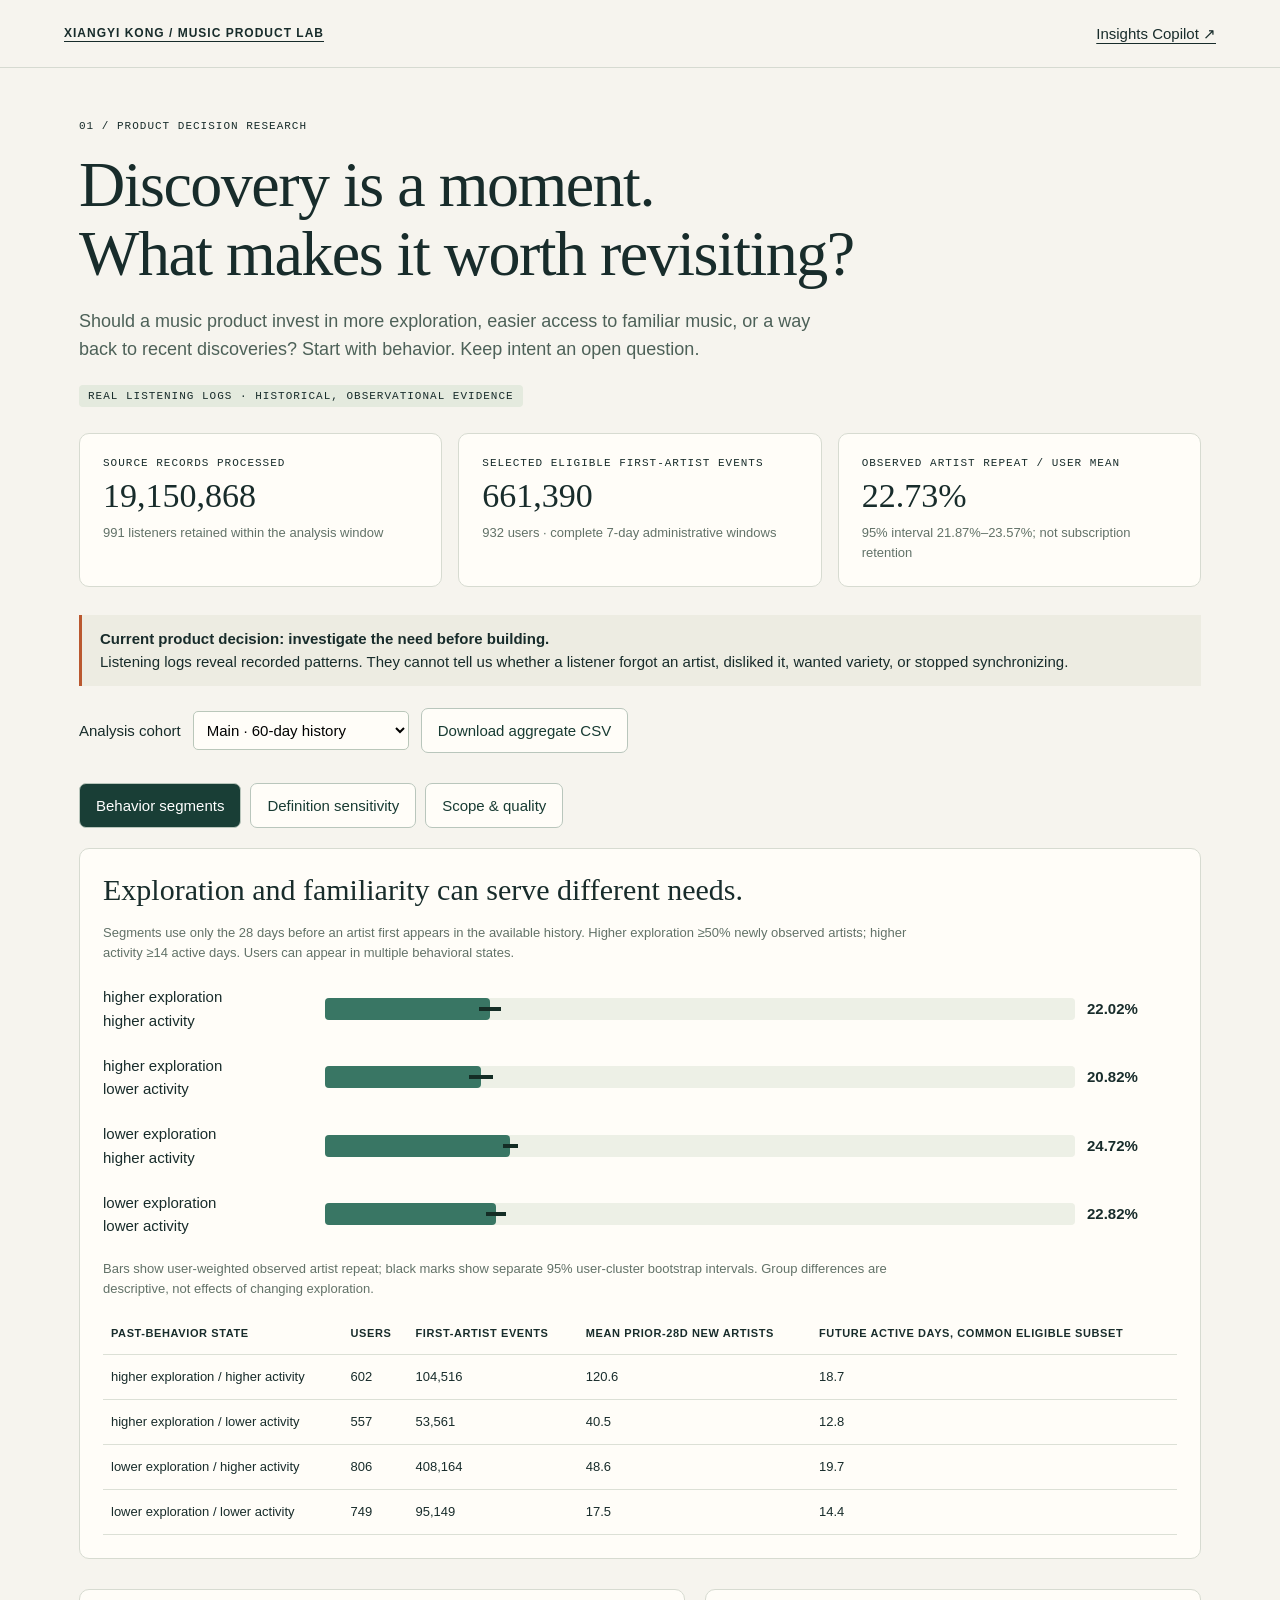
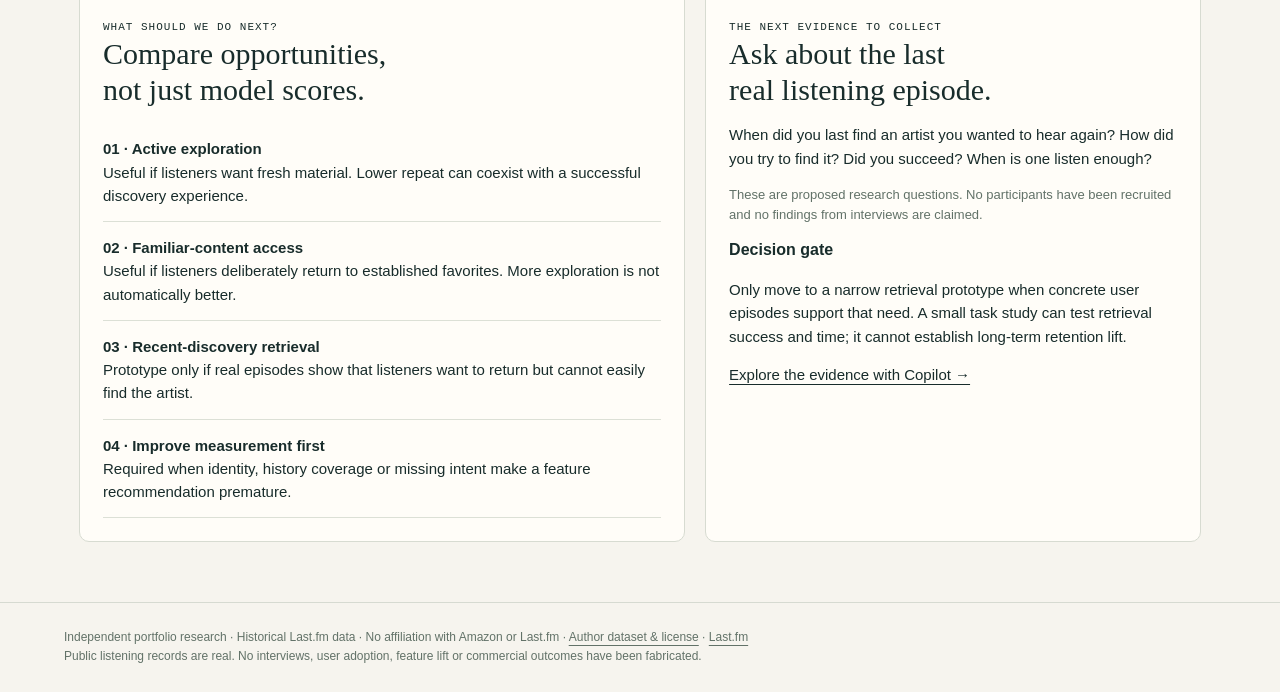
==== site/index.html @ 65029670 "Build real-data music product research and grounded LLM evidence" ====
<!doctype html><html lang="en"><head><meta charset="utf-8"><meta name="viewport" content="width=device-width,initial-scale=1"><meta name="description" content="Real Last.fm evidence, product decisions and grounded music analytics"><title>Music Discovery / Product Evidence</title><link rel="stylesheet" href="style.css"></head><body><header><a class="brand" href="index.html">XIANGYI KONG / MUSIC PRODUCT LAB</a><nav><a href="copilot.html">Insights Copilot ↗</a></nav></header><main><span class="eyebrow">01 / Product decision research</span><h1>Discovery is a moment.<br>What makes it worth revisiting?</h1><p class="lede">Should a music product invest in more exploration, easier access to familiar music, or a way back to recent discoveries? Start with behavior. Keep intent an open question.</p><span class="tag">Real listening logs · Historical, observational evidence</span><div class="grid" id="kpis"></div><div class="note"><b>Current product decision: investigate the need before building.</b><br>Listening logs reveal recorded patterns. They cannot tell us whether a listener forgot an artist, disliked it, wanted variety, or stopped synchronizing.</div><div class="toolbar"><label for="version">Analysis cohort</label><select id="version"><option value="main60">Main · 60-day history</option><option value="wash90">90-day history</option><option value="reliable_id">Reliable artist IDs only</option><option value="common28">Common 28-day follow-up</option></select><button id="export">Download aggregate CSV</button></div><div class="tabs" role="tablist"><button class="active" data-view="segments">Behavior segments</button><button data-view="sensitivity">Definition sensitivity</button><button data-view="quality">Scope & quality</button></div><section class="panel" id="view"></section><section style="margin-top:30px" class="twocol"><article class="panel"><span class="eyebrow">What should we do next?</span><h2>Compare opportunities,<br>not just model scores.</h2><div class="option"><b>01 · Active exploration</b>Useful if listeners want fresh material. Lower repeat can coexist with a successful discovery experience.</div><div class="option"><b>02 · Familiar-content access</b>Useful if listeners deliberately return to established favorites. More exploration is not automatically better.</div><div class="option"><b>03 · Recent-discovery retrieval</b>Prototype only if real episodes show that listeners want to return but cannot easily find the artist.</div><div class="option"><b>04 · Improve measurement first</b>Required when identity, history coverage or missing intent make a feature recommendation premature.</div></article><article class="panel"><span class="eyebrow">The next evidence to collect</span><h2>Ask about the last<br>real listening episode.</h2><p>When did you last find an artist you wanted to hear again? How did you try to find it? Did you succeed? When is one listen enough?</p><p class="muted">These are proposed research questions. No participants have been recruited and no findings from interviews are claimed.</p><h3>Decision gate</h3><p>Only move to a narrow retrieval prototype when concrete user episodes support that need. A small task study can test retrieval success and time; it cannot establish long-term retention lift.</p><a href="copilot.html">Explore the evidence with Copilot →</a></article></section></main><footer>Independent portfolio research · Historical Last.fm data · No affiliation with Amazon or Last.fm · <a href="https://zenodo.org/records/6090214">Author dataset & license</a> · <a href="https://www.last.fm/">Last.fm</a><br>Public listening records are real. No interviews, user adoption, feature lift or commercial outcomes have been fabricated.</footer><script>let D,V;const $=s=>document.querySelector(s),pct=x=>(100*x).toFixed(2)+'%',num=x=>Number(x).toLocaleString('en-US');const labels={main60:'60-day main',wash90:'90-day history',reliable_id:'Reliable IDs',common28:'Common 28-day cohort'};let tab='segments';function render(){V=D.versions.find(x=>x.version==$('#version').value);const o=V.overall[0];$('#kpis').innerHTML=`<div class="card"><div class="eyebrow">Source records processed</div><div class="metric">${num(D.quality.raw_rows)}</div><div class="muted">${num(D.quality.users)} listeners retained within the analysis window</div></div><div class="card"><div class="eyebrow">Selected eligible first-artist events</div><div class="metric">${num(o.events)}</div><div class="muted">${num(o.users)} users · complete 7-day administrative windows</div></div><div class="card"><div class="eyebrow">Observed artist repeat / user mean</div><div class="metric">${pct(o.repeat7_user_mean)}</div><div class="muted">95% interval ${pct(o.ci_low)}–${pct(o.ci_high)}; not subscription retention</div></div>`;let html='';if(tab==='segments'){html='<h2>Exploration and familiarity can serve different needs.</h2><p class="muted">Segments use only the 28 days before an artist first appears in the available history. Higher exploration ≥50% newly observed artists; higher activity ≥14 active days. Users can appear in multiple behavioral states.</p>';for(const r of V.segments){html+=`<div class="barrow"><span>${r.exploration}<br>${r.activity}</span><div class="track"><div class="fill" style="width:${r.repeat7_user_mean*100}%"></div><div class="interval" style="left:${r.ci_low*100}%;width:${(r.ci_high-r.ci_low)*100}%"></div></div><b>${pct(r.repeat7_user_mean)}</b></div>`}html+='<p class="muted">Bars show user-weighted observed artist repeat; black marks show separate 95% user-cluster bootstrap intervals. Group differences are descriptive, not effects of changing exploration.</p><div class="scroll"><table><thead><tr><th>Past-behavior state</th><th>Users</th><th>First-artist events</th><th>Mean prior-28d new artists</th><th>Future active days, common eligible subset</th></tr></thead><tbody>'+V.segments.map(r=>`<tr><td>${r.exploration} / ${r.activity}</td><td>${num(r.users)}</td><td>${num(r.events)}</td><td>${r.mean_new_artists_per_anchor.toFixed(1)}</td><td>${r.mean_future_active28===null?'Not available':r.mean_future_active28.toFixed(1)}</td></tr>`).join('')+'</tbody></table></div>'}else if(tab==='sensitivity'){html='<h2>Does the definition change the story?</h2><p class="muted">Versions change the eligible population. These are different descriptive targets, not randomized comparisons. The reliable-ID version excludes artists with any name-only identity records.</p><div class="scroll"><table><thead><tr><th>Definition</th><th>Users</th><th>Events</th><th>User mean</th><th>95% interval</th><th>Event mean</th></tr></thead><tbody>'+D.versions.map(v=>{let r=v.overall[0];return `<tr><td>${labels[v.version]}</td><td>${num(r.users)}</td><td>${num(r.events)}</td><td>${pct(r.repeat7_user_mean)}</td><td>${pct(r.ci_low)}–${pct(r.ci_high)}</td><td>${pct(r.repeat7_event_mean)}</td></tr>`}).join('')+'</tbody></table></div><p>A larger new-artist denominator can mechanically reduce repeat proportion. Read ratios alongside activity, new-artist volume and repeated-artist counts. Do not optimize the ratio by suppressing discovery.</p>'}else{html='<h2>Know who is represented.</h2><div class="scroll"><table><tbody>'+[['Original parsed rows',D.quality.raw_rows],['Parser rejects',D.quality.parser_rejects],['Valid events',D.quality.valid_events],['Records outside conservative window',D.quality.outside_administrative_window],['Ambiguous missing-ID events excluded',D.quality.ambiguous_missing_id_excluded],['Artist-day rows',D.quality.artist_day_rows],['Eligible 7-day events',D.quality.eligible_events7],['Eligible 28-day events',D.quality.eligible_events28],['Start timestamp (UTC)',D.quality.raw_min_timestamp],['End timestamp (UTC)',D.quality.raw_max_timestamp],['Exclusive cutoff; final UTC day excluded',D.quality.exclusive_cutoff_utc]].map(([k,v])=>`<tr><td>${k}</td><td>${v}</td></tr>`).join('')+'</tbody></table></div><h3 style="margin-top:24px">Metric contract</h3><p>At least one record of the same artist on UTC days d+1 through d+7. Day d is excluded. First appearance uses all available user history; it does not prove a first-ever discovery. Main history requirement: 60 days, with observed activity in the prior 28 days. Compute each user’s repeat proportion, then average users equally.</p><p>Administration-window completeness does not establish continuous synchronization. Identical event candidates are retained because repeated plays are not automatically collection errors. Raw profiles and individual records are not published.</p><details><summary>Source checksum and reconciliation</summary><pre>'+JSON.stringify({source:D.source,reconciliation:D.reconciliation},null,2)+'</pre></details>'}$('#view').innerHTML=html}fetch('data.json').then(r=>r.json()).then(d=>{D=d;render()}).catch(()=>$('#view').textContent='Evidence could not load. Serve this directory over HTTP.');$('#version').onchange=render;document.querySelectorAll('[data-view]').forEach(b=>b.onclick=()=>{tab=b.dataset.view;document.querySelectorAll('[data-view]').forEach(x=>x.classList.toggle('active',x===b));render()});$('#export').onclick=()=>{const rows=V.segments,keys=Object.keys(rows[0]),csv=[keys.join(','),...rows.map(r=>keys.map(k=>JSON.stringify(r[k])).join(','))].join('\n');const a=document.createElement('a');a.href=URL.createObjectURL(new Blob([csv],{type:'text/csv'}));a.download='music-aggregate-'+V.version+'.csv';a.click();URL.revokeObjectURL(a.href)};</script></body></html>
---- site/style.css ----
*{box-sizing:border-box}body{margin:0;background:#f6f4ee;color:#182c2b;font:15px/1.55 Arial,sans-serif}a{color:inherit;text-underline-offset:4px}button,select,textarea{font:inherit}button{cursor:pointer;border:1px solid #b9c6bc;background:#fffdf8;color:#183b33;padding:10px 16px;border-radius:7px}button:hover,button.active{background:#193e36;color:#fff}button:focus-visible,a:focus-visible,select:focus-visible,textarea:focus-visible{outline:3px solid #b64d26;outline-offset:3px}header{display:flex;justify-content:space-between;gap:20px;align-items:center;padding:22px 5vw;border-bottom:1px solid #d6dad1}.brand{font-weight:bold;letter-spacing:1px;font-size:12px}.tag,.eyebrow{font:11px monospace;letter-spacing:1px;text-transform:uppercase}.tag{padding:5px 9px;background:#e4eade;border-radius:4px}main{max-width:1250px;margin:auto;padding:44px 5vw 60px}h1{font:clamp(38px,5vw,64px)/1.08 Georgia,serif;letter-spacing:-1.5px;max-width:900px;margin:14px 0 20px}h2{font:30px/1.2 Georgia,serif;margin:0 0 15px}h3{font-size:16px;margin:0 0 8px}p{max-width:830px}.lede{font-size:18px;color:#4d6158;max-width:760px}.grid{display:grid;grid-template-columns:repeat(3,1fr);gap:16px;margin:28px 0}.card,.panel{background:#fffdf8;border:1px solid #d7dbd1;border-radius:10px;padding:23px}.metric{font:34px Georgia,serif;margin:8px 0}.muted{color:#627268;font-size:13px}.note{border-left:3px solid #ba582f;padding:12px 18px;background:#edece2;margin:22px 0}.tabs{display:flex;gap:9px;flex-wrap:wrap;margin:30px 0 20px}.toolbar{display:flex;align-items:center;gap:12px;flex-wrap:wrap;margin:20px 0}select{padding:9px;border:1px solid #bac7ba;background:#fffdf8;border-radius:5px}table{border-collapse:collapse;width:100%;font-size:13px}td,th{text-align:left;padding:12px 8px;border-bottom:1px solid #dce0d6}th{font-size:11px;letter-spacing:.6px;text-transform:uppercase}.scroll{overflow:auto}.barrow{display:grid;grid-template-columns:210px 1fr 90px;gap:12px;align-items:center;margin:22px 0}.track{height:22px;background:#edf0e6;border-radius:4px;position:relative}.fill{height:100%;background:#397664;border-radius:4px}.interval{position:absolute;top:9px;height:4px;background:#142d25}.twocol{display:grid;grid-template-columns:1.1fr .9fr;gap:20px}.option{padding:14px 0;border-bottom:1px solid #dce0d6}.option b{display:block}.answer{white-space:pre-wrap}.question{margin-top:20px;padding:14px 18px;background:#dfe9df;border-radius:8px;white-space:pre-wrap}.assistant{margin:10px 0 24px;padding:23px;background:#fffdf8;border:1px solid #d3dcd1;border-radius:8px}.suggestions{display:flex;gap:8px;flex-wrap:wrap}textarea{width:100%;padding:14px;border:1px solid #bcc8bb;border-radius:8px;background:white;resize:vertical}pre{overflow:auto;font:12px/1.5 monospace;background:#eef1e8;padding:14px;border-radius:5px}details{margin:14px 0}summary{cursor:pointer;font-weight:bold}footer{padding:25px 5vw;border-top:1px solid #d6dad1;color:#627268;font-size:12px}.hidden{display:none!important}svg{max-width:100%;height:auto}@media(max-width:750px){.grid,.twocol{grid-template-columns:1fr}main{padding-top:28px}header{align-items:flex-start}.barrow{grid-template-columns:135px 1fr 65px;font-size:12px}.metric{font-size:30px}}
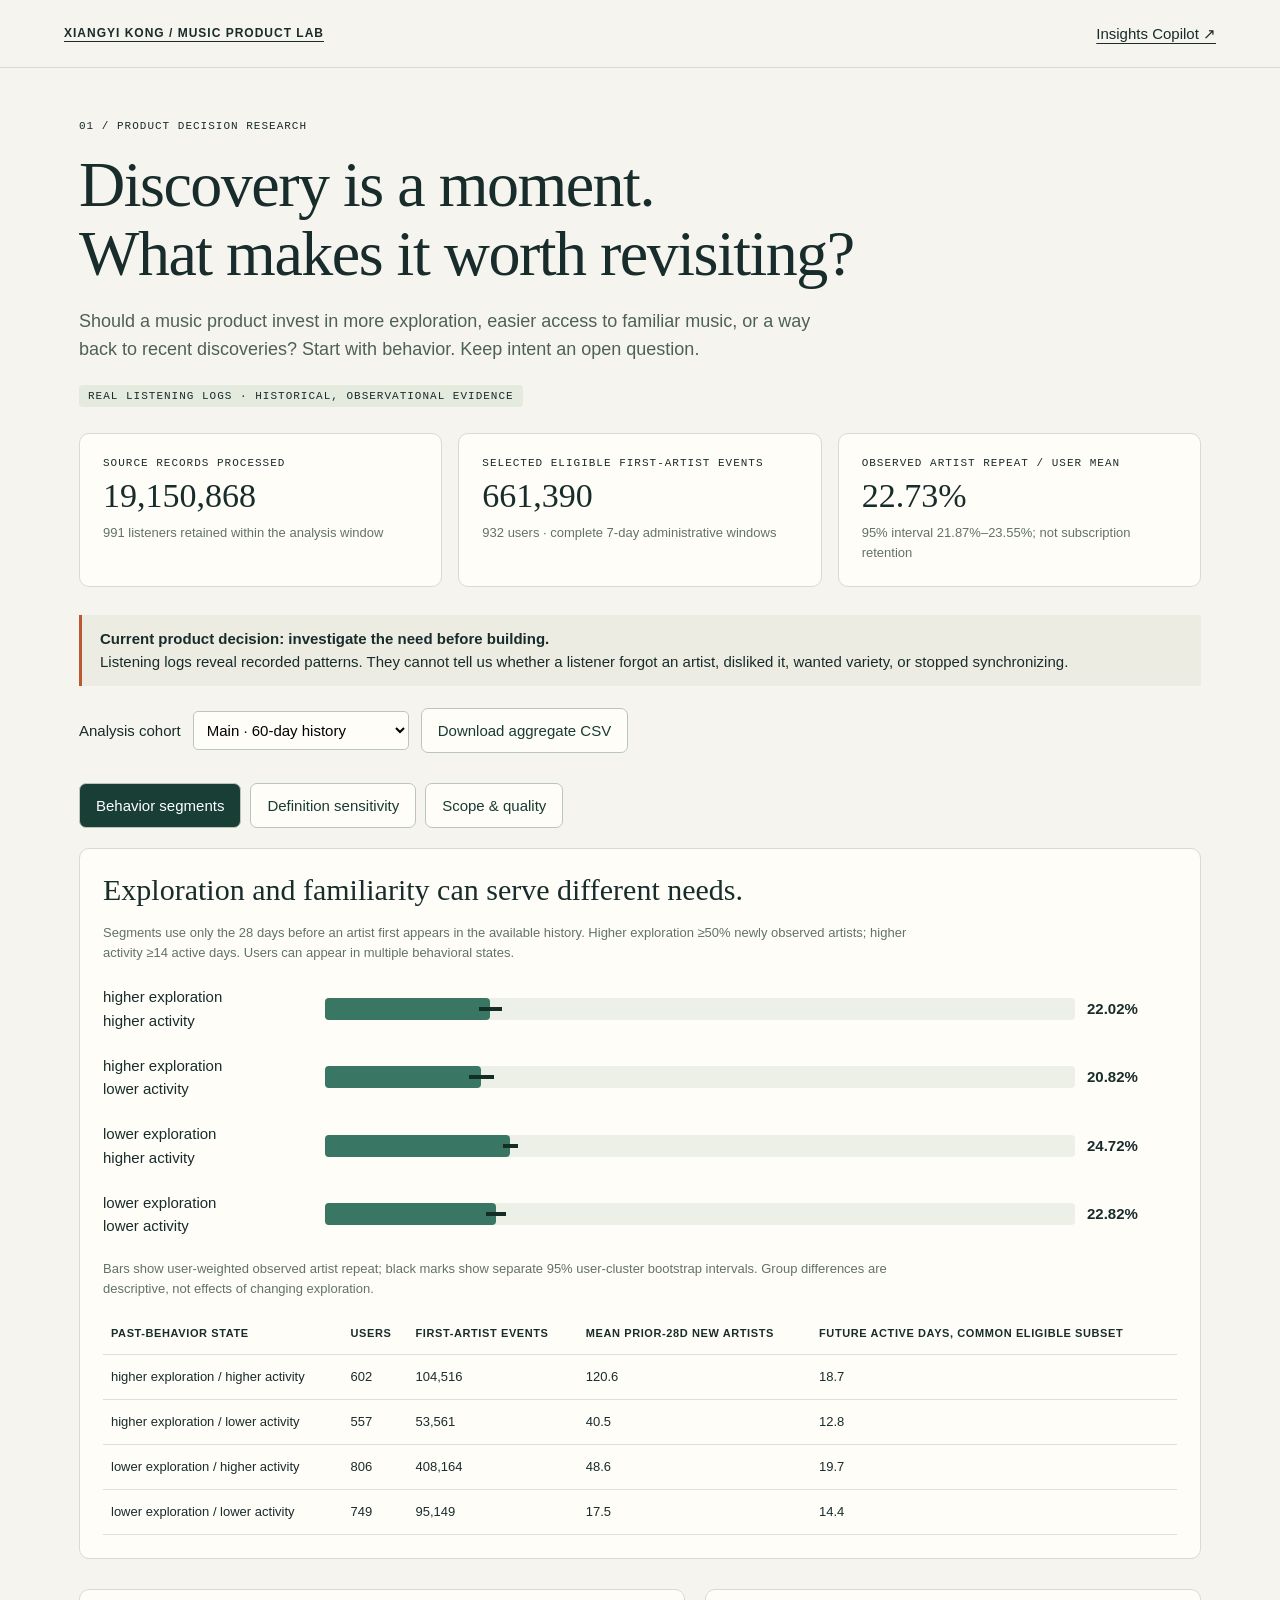
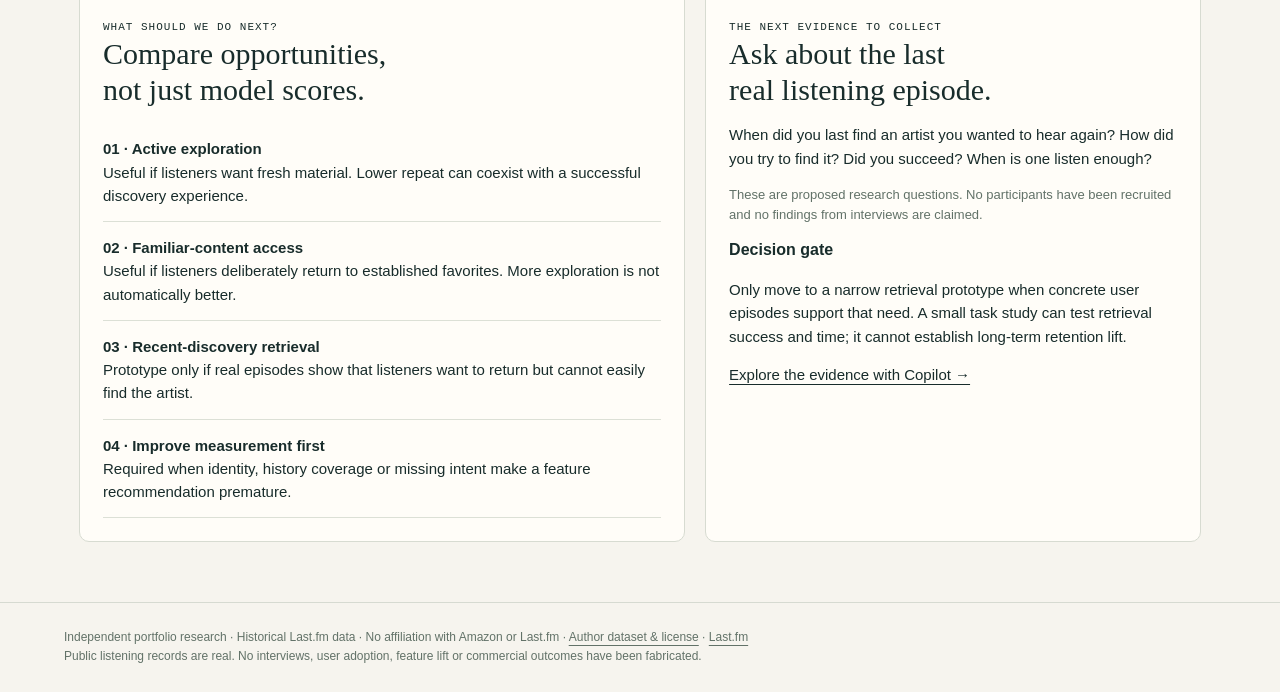
==== commit d75286c2: "Build real-data music product research and grounded LLM evidence" ====
--- a/site/index.html
+++ b/site/index.html
@@ -1 +1 @@
-<!doctype html><html lang="en"><head><meta charset="utf-8"><meta name="viewport" content="width=device-width,initial-scale=1"><meta name="description" content="Real Last.fm evidence, product decisions and grounded music analytics"><title>Music Discovery / Product Evidence</title><link rel="stylesheet" href="style.css"></head><body><header><a class="brand" href="index.html">XIANGYI KONG / MUSIC PRODUCT LAB</a><nav><a href="copilot.html">Insights Copilot ↗</a></nav></header><main><span class="eyebrow">01 / Product decision research</span><h1>Discovery is a moment.<br>What makes it worth revisiting?</h1><p class="lede">Should a music product invest in more exploration, easier access to familiar music, or a way back to recent discoveries? Start with behavior. Keep intent an open question.</p><span class="tag">Real listening logs · Historical, observational evidence</span><div class="grid" id="kpis"></div><div class="note"><b>Current product decision: investigate the need before building.</b><br>Listening logs reveal recorded patterns. They cannot tell us whether a listener forgot an artist, disliked it, wanted variety, or stopped synchronizing.</div><div class="toolbar"><label for="version">Analysis cohort</label><select id="version"><option value="main60">Main · 60-day history</option><option value="wash90">90-day history</option><option value="reliable_id">Reliable artist IDs only</option><option value="common28">Common 28-day follow-up</option></select><button id="export">Download aggregate CSV</button></div><div class="tabs" role="tablist"><button class="active" data-view="segments">Behavior segments</button><button data-view="sensitivity">Definition sensitivity</button><button data-view="quality">Scope & quality</button></div><section class="panel" id="view"></section><section style="margin-top:30px" class="twocol"><article class="panel"><span class="eyebrow">What should we do next?</span><h2>Compare opportunities,<br>not just model scores.</h2><div class="option"><b>01 · Active exploration</b>Useful if listeners want fresh material. Lower repeat can coexist with a successful discovery experience.</div><div class="option"><b>02 · Familiar-content access</b>Useful if listeners deliberately return to established favorites. More exploration is not automatically better.</div><div class="option"><b>03 · Recent-discovery retrieval</b>Prototype only if real episodes show that listeners want to return but cannot easily find the artist.</div><div class="option"><b>04 · Improve measurement first</b>Required when identity, history coverage or missing intent make a feature recommendation premature.</div></article><article class="panel"><span class="eyebrow">The next evidence to collect</span><h2>Ask about the last<br>real listening episode.</h2><p>When did you last find an artist you wanted to hear again? How did you try to find it? Did you succeed? When is one listen enough?</p><p class="muted">These are proposed research questions. No participants have been recruited and no findings from interviews are claimed.</p><h3>Decision gate</h3><p>Only move to a narrow retrieval prototype when concrete user episodes support that need. A small task study can test retrieval success and time; it cannot establish long-term retention lift.</p><a href="copilot.html">Explore the evidence with Copilot →</a></article></section></main><footer>Independent portfolio research · Historical Last.fm data · No affiliation with Amazon or Last.fm · <a href="https://zenodo.org/records/6090214">Author dataset & license</a> · <a href="https://www.last.fm/">Last.fm</a><br>Public listening records are real. No interviews, user adoption, feature lift or commercial outcomes have been fabricated.</footer><script>let D,V;const $=s=>document.querySelector(s),pct=x=>(100*x).toFixed(2)+'%',num=x=>Number(x).toLocaleString('en-US');const labels={main60:'60-day main',wash90:'90-day history',reliable_id:'Reliable IDs',common28:'Common 28-day cohort'};let tab='segments';function render(){V=D.versions.find(x=>x.version==$('#version').value);const o=V.overall[0];$('#kpis').innerHTML=`<div class="card"><div class="eyebrow">Source records processed</div><div class="metric">${num(D.quality.raw_rows)}</div><div class="muted">${num(D.quality.users)} listeners retained within the analysis window</div></div><div class="card"><div class="eyebrow">Selected eligible first-artist events</div><div class="metric">${num(o.events)}</div><div class="muted">${num(o.users)} users · complete 7-day administrative windows</div></div><div class="card"><div class="eyebrow">Observed artist repeat / user mean</div><div class="metric">${pct(o.repeat7_user_mean)}</div><div class="muted">95% interval ${pct(o.ci_low)}–${pct(o.ci_high)}; not subscription retention</div></div>`;let html='';if(tab==='segments'){html='<h2>Exploration and familiarity can serve different needs.</h2><p class="muted">Segments use only the 28 days before an artist first appears in the available history. Higher exploration ≥50% newly observed artists; higher activity ≥14 active days. Users can appear in multiple behavioral states.</p>';for(const r of V.segments){html+=`<div class="barrow"><span>${r.exploration}<br>${r.activity}</span><div class="track"><div class="fill" style="width:${r.repeat7_user_mean*100}%"></div><div class="interval" style="left:${r.ci_low*100}%;width:${(r.ci_high-r.ci_low)*100}%"></div></div><b>${pct(r.repeat7_user_mean)}</b></div>`}html+='<p class="muted">Bars show user-weighted observed artist repeat; black marks show separate 95% user-cluster bootstrap intervals. Group differences are descriptive, not effects of changing exploration.</p><div class="scroll"><table><thead><tr><th>Past-behavior state</th><th>Users</th><th>First-artist events</th><th>Mean prior-28d new artists</th><th>Future active days, common eligible subset</th></tr></thead><tbody>'+V.segments.map(r=>`<tr><td>${r.exploration} / ${r.activity}</td><td>${num(r.users)}</td><td>${num(r.events)}</td><td>${r.mean_new_artists_per_anchor.toFixed(1)}</td><td>${r.mean_future_active28===null?'Not available':r.mean_future_active28.toFixed(1)}</td></tr>`).join('')+'</tbody></table></div>'}else if(tab==='sensitivity'){html='<h2>Does the definition change the story?</h2><p class="muted">Versions change the eligible population. These are different descriptive targets, not randomized comparisons. The reliable-ID version excludes artists with any name-only identity records.</p><div class="scroll"><table><thead><tr><th>Definition</th><th>Users</th><th>Events</th><th>User mean</th><th>95% interval</th><th>Event mean</th></tr></thead><tbody>'+D.versions.map(v=>{let r=v.overall[0];return `<tr><td>${labels[v.version]}</td><td>${num(r.users)}</td><td>${num(r.events)}</td><td>${pct(r.repeat7_user_mean)}</td><td>${pct(r.ci_low)}–${pct(r.ci_high)}</td><td>${pct(r.repeat7_event_mean)}</td></tr>`}).join('')+'</tbody></table></div><p>A larger new-artist denominator can mechanically reduce repeat proportion. Read ratios alongside activity, new-artist volume and repeated-artist counts. Do not optimize the ratio by suppressing discovery.</p>'}else{html='<h2>Know who is represented.</h2><div class="scroll"><table><tbody>'+[['Original parsed rows',D.quality.raw_rows],['Parser rejects',D.quality.parser_rejects],['Valid events',D.quality.valid_events],['Records outside conservative window',D.quality.outside_administrative_window],['Ambiguous missing-ID events excluded',D.quality.ambiguous_missing_id_excluded],['Artist-day rows',D.quality.artist_day_rows],['Eligible 7-day events',D.quality.eligible_events7],['Eligible 28-day events',D.quality.eligible_events28],['Start timestamp (UTC)',D.quality.raw_min_timestamp],['End timestamp (UTC)',D.quality.raw_max_timestamp],['Exclusive cutoff; final UTC day excluded',D.quality.exclusive_cutoff_utc]].map(([k,v])=>`<tr><td>${k}</td><td>${v}</td></tr>`).join('')+'</tbody></table></div><h3 style="margin-top:24px">Metric contract</h3><p>At least one record of the same artist on UTC days d+1 through d+7. Day d is excluded. First appearance uses all available user history; it does not prove a first-ever discovery. Main history requirement: 60 days, with observed activity in the prior 28 days. Compute each user’s repeat proportion, then average users equally.</p><p>Administration-window completeness does not establish continuous synchronization. Identical event candidates are retained because repeated plays are not automatically collection errors. Raw profiles and individual records are not published.</p><details><summary>Source checksum and reconciliation</summary><pre>'+JSON.stringify({source:D.source,reconciliation:D.reconciliation},null,2)+'</pre></details>'}$('#view').innerHTML=html}fetch('data.json').then(r=>r.json()).then(d=>{D=d;render()}).catch(()=>$('#view').textContent='Evidence could not load. Serve this directory over HTTP.');$('#version').onchange=render;document.querySelectorAll('[data-view]').forEach(b=>b.onclick=()=>{tab=b.dataset.view;document.querySelectorAll('[data-view]').forEach(x=>x.classList.toggle('active',x===b));render()});$('#export').onclick=()=>{const rows=V.segments,keys=Object.keys(rows[0]),csv=[keys.join(','),...rows.map(r=>keys.map(k=>JSON.stringify(r[k])).join(','))].join('\n');const a=document.createElement('a');a.href=URL.createObjectURL(new Blob([csv],{type:'text/csv'}));a.download='music-aggregate-'+V.version+'.csv';a.click();URL.revokeObjectURL(a.href)};</script></body></html>+<!doctype html><html lang="en"><head><meta charset="utf-8"><meta name="viewport" content="width=device-width,initial-scale=1"><meta name="description" content="Real Last.fm evidence, product decisions and grounded music analytics"><title>Music Discovery / Product Evidence</title><link rel="stylesheet" href="style.css"></head><body><header><a class="brand" href="index.html">XIANGYI KONG / MUSIC PRODUCT LAB</a><nav><a href="copilot.html">Insights Copilot ↗</a></nav></header><main><span class="eyebrow">01 / Product decision research</span><h1>Discovery is a moment.<br>What makes it worth revisiting?</h1><p class="lede">Should a music product invest in more exploration, easier access to familiar music, or a way back to recent discoveries? Start with behavior. Keep intent an open question.</p><span class="tag">Real listening logs · Historical, observational evidence</span><div class="grid" id="kpis"></div><div class="note"><b>Current product decision: investigate the need before building.</b><br>Listening logs reveal recorded patterns. They cannot tell us whether a listener forgot an artist, disliked it, wanted variety, or stopped synchronizing.</div><div class="toolbar"><label for="version">Analysis cohort</label><select id="version"><option value="main60">Main · 60-day history</option><option value="wash90">90-day history</option><option value="reliable_id">Reliable artist IDs only</option><option value="common28">Common 28-day follow-up</option></select><button id="export">Download aggregate CSV</button></div><div class="tabs" role="tablist"><button class="active" data-view="segments">Behavior segments</button><button data-view="sensitivity">Definition sensitivity</button><button data-view="quality">Scope & quality</button></div><section class="panel" id="view"></section><section style="margin-top:30px" class="twocol"><article class="panel"><span class="eyebrow">What should we do next?</span><h2>Compare opportunities,<br>not just model scores.</h2><div class="option"><b>01 · Active exploration</b>Useful if listeners want fresh material. Lower repeat can coexist with a successful discovery experience.</div><div class="option"><b>02 · Familiar-content access</b>Useful if listeners deliberately return to established favorites. More exploration is not automatically better.</div><div class="option"><b>03 · Recent-discovery retrieval</b>Prototype only if real episodes show that listeners want to return but cannot easily find the artist.</div><div class="option"><b>04 · Improve measurement first</b>Required when identity, history coverage or missing intent make a feature recommendation premature.</div></article><article class="panel"><span class="eyebrow">The next evidence to collect</span><h2>Ask about the last<br>real listening episode.</h2><p>When did you last find an artist you wanted to hear again? How did you try to find it? Did you succeed? When is one listen enough?</p><p class="muted">These are proposed research questions. No participants have been recruited and no findings from interviews are claimed.</p><h3>Decision gate</h3><p>Only move to a narrow retrieval prototype when concrete user episodes support that need. A small task study can test retrieval success and time; it cannot establish long-term retention lift.</p><a href="copilot.html">Explore the evidence with Copilot →</a></article></section></main><footer>Independent portfolio research · Historical Last.fm data · No affiliation with Amazon or Last.fm · <a href="https://zenodo.org/records/6090214">Author dataset & license</a> · <a href="https://www.last.fm/">Last.fm</a><br>Public listening records are real. No interviews, user adoption, feature lift or commercial outcomes have been fabricated.</footer><script>let D,V;const $=s=>document.querySelector(s),pct=x=>(100*x).toFixed(2)+'%',num=x=>Number(x).toLocaleString('en-US');const labels={main60:'60-day main',wash90:'90-day history',reliable_id:'Reliable IDs',common28:'Common 28-day cohort'};let tab='segments';function render(){V=D.versions.find(x=>x.version==$('#version').value);const o=V.overall[0];$('#kpis').innerHTML=`<div class="card"><div class="eyebrow">Source records processed</div><div class="metric">${num(D.quality.raw_rows)}</div><div class="muted">${num(D.quality.users)} listeners retained within the analysis window</div></div><div class="card"><div class="eyebrow">Selected eligible first-artist events</div><div class="metric">${num(o.events)}</div><div class="muted">${num(o.users)} users · complete 7-day administrative windows</div></div><div class="card"><div class="eyebrow">Observed artist repeat / user mean</div><div class="metric">${pct(o.repeat7_user_mean)}</div><div class="muted">95% interval ${pct(o.ci_low)}–${pct(o.ci_high)}; not subscription retention</div></div>`;let html='';if(tab==='segments'){html='<h2>Exploration and familiarity can serve different needs.</h2><p class="muted">Segments use only the 28 days before an artist first appears in the available history. Higher exploration ≥50% newly observed artists; higher activity ≥14 active days. Users can appear in multiple behavioral states.</p>';for(const r of V.segments){html+=`<div class="barrow"><span>${r.exploration}<br>${r.activity}</span><div class="track"><div class="fill" style="width:${r.repeat7_user_mean*100}%"></div><div class="interval" style="left:${r.ci_low*100}%;width:${(r.ci_high-r.ci_low)*100}%"></div></div><b>${pct(r.repeat7_user_mean)}</b></div>`}html+='<p class="muted">Bars show user-weighted observed artist repeat; black marks show separate 95% user-cluster bootstrap intervals. Group differences are descriptive, not effects of changing exploration.</p><div class="scroll"><table><thead><tr><th>Past-behavior state</th><th>Users</th><th>First-artist events</th><th>Mean prior-28d new artists</th><th>Future active days, common eligible subset</th></tr></thead><tbody>'+V.segments.map(r=>`<tr><td>${r.exploration} / ${r.activity}</td><td>${num(r.users)}</td><td>${num(r.events)}</td><td>${r.mean_new_artists_per_anchor.toFixed(1)}</td><td>${r.mean_future_active28===null?'Not available':r.mean_future_active28.toFixed(1)}</td></tr>`).join('')+'</tbody></table></div>'}else if(tab==='sensitivity'){html='<h2>Does the definition change the story?</h2><p class="muted">Versions change the eligible population. These are different descriptive targets, not randomized comparisons. The reliable-ID version excludes artists with any name-only identity records.</p><div class="scroll"><table><thead><tr><th>Definition</th><th>Users</th><th>Events</th><th>User mean</th><th>95% interval</th><th>Event mean</th></tr></thead><tbody>'+D.versions.map(v=>{let r=v.overall[0];return `<tr><td>${labels[v.version]}</td><td>${num(r.users)}</td><td>${num(r.events)}</td><td>${pct(r.repeat7_user_mean)}</td><td>${pct(r.ci_low)}–${pct(r.ci_high)}</td><td>${pct(r.repeat7_event_mean)}</td></tr>`}).join('')+'</tbody></table></div><p>A larger new-artist denominator can mechanically reduce repeat proportion. Read ratios alongside activity, new-artist volume and repeated-artist counts. Do not optimize the ratio by suppressing discovery.</p>'}else{html='<h2>Know who is represented.</h2><div class="scroll"><table><tbody>'+[['Original parsed rows',D.quality.raw_rows],['Parser rejects',D.quality.parser_rejects],['Valid events',D.quality.valid_events],['Records outside conservative window',D.quality.outside_administrative_window],['Ambiguous missing-ID events excluded',D.quality.ambiguous_missing_id_excluded],['Artist-day rows',D.quality.artist_day_rows],['Eligible 7-day events',D.quality.eligible_events7],['Eligible 28-day events',D.quality.eligible_events28],['Start timestamp (UTC)',D.quality.raw_min_timestamp],['End timestamp (UTC)',D.quality.raw_max_timestamp],['Exclusive cutoff; final UTC day excluded',D.quality.exclusive_cutoff_utc]].map(([k,v])=>`<tr><td>${k}</td><td>${v}</td></tr>`).join('')+'</tbody></table></div><h3 style="margin-top:24px">Metric contract</h3><p>At least one record of the same artist on UTC days d+1 through d+7. Day d is excluded. First appearance uses all available user history; it does not prove a first-ever discovery. Main history requirement: 60 days, with observed activity in the prior 28 days. Compute each user’s repeat proportion, then average users equally.</p><p>Administration-window completeness does not establish continuous synchronization. Identical event candidates are retained because repeated plays are not automatically collection errors. Raw profiles and individual records are not published.</p><details><summary>Source checksum and reconciliation</summary><pre>'+JSON.stringify({source:D.source,reconciliation:D.reconciliation},null,2)+'</pre></details>'}$('#view').innerHTML=html}fetch('data.json?v=da549fae14a6').then(r=>r.json()).then(d=>{D=d;render()}).catch(()=>$('#view').textContent='Evidence could not load. Serve this directory over HTTP.');$('#version').onchange=render;document.querySelectorAll('[data-view]').forEach(b=>b.onclick=()=>{tab=b.dataset.view;document.querySelectorAll('[data-view]').forEach(x=>x.classList.toggle('active',x===b));render()});$('#export').onclick=()=>{const rows=V.segments,keys=Object.keys(rows[0]),csv=[keys.join(','),...rows.map(r=>keys.map(k=>JSON.stringify(r[k])).join(','))].join('\n');const a=document.createElement('a');a.href=URL.createObjectURL(new Blob([csv],{type:'text/csv'}));a.download='music-aggregate-'+V.version+'.csv';a.click();URL.revokeObjectURL(a.href)};</script></body></html>
